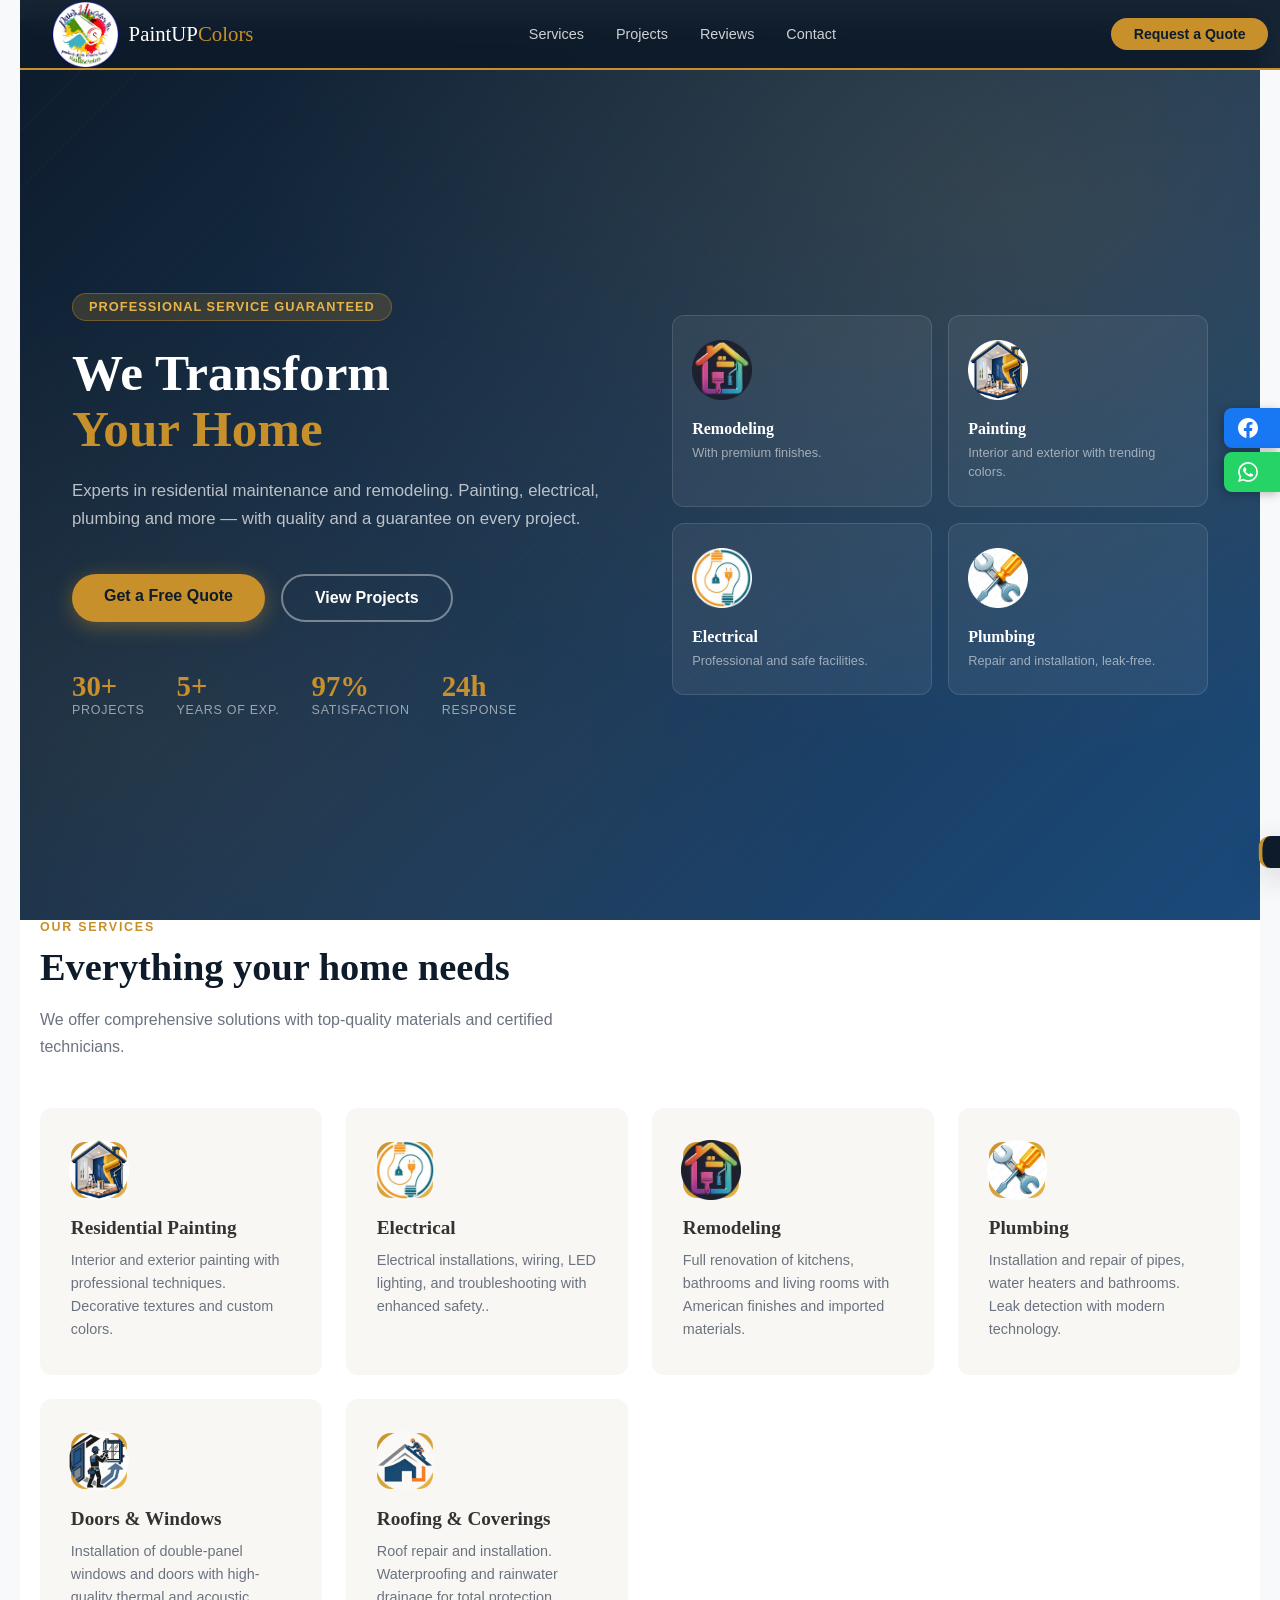
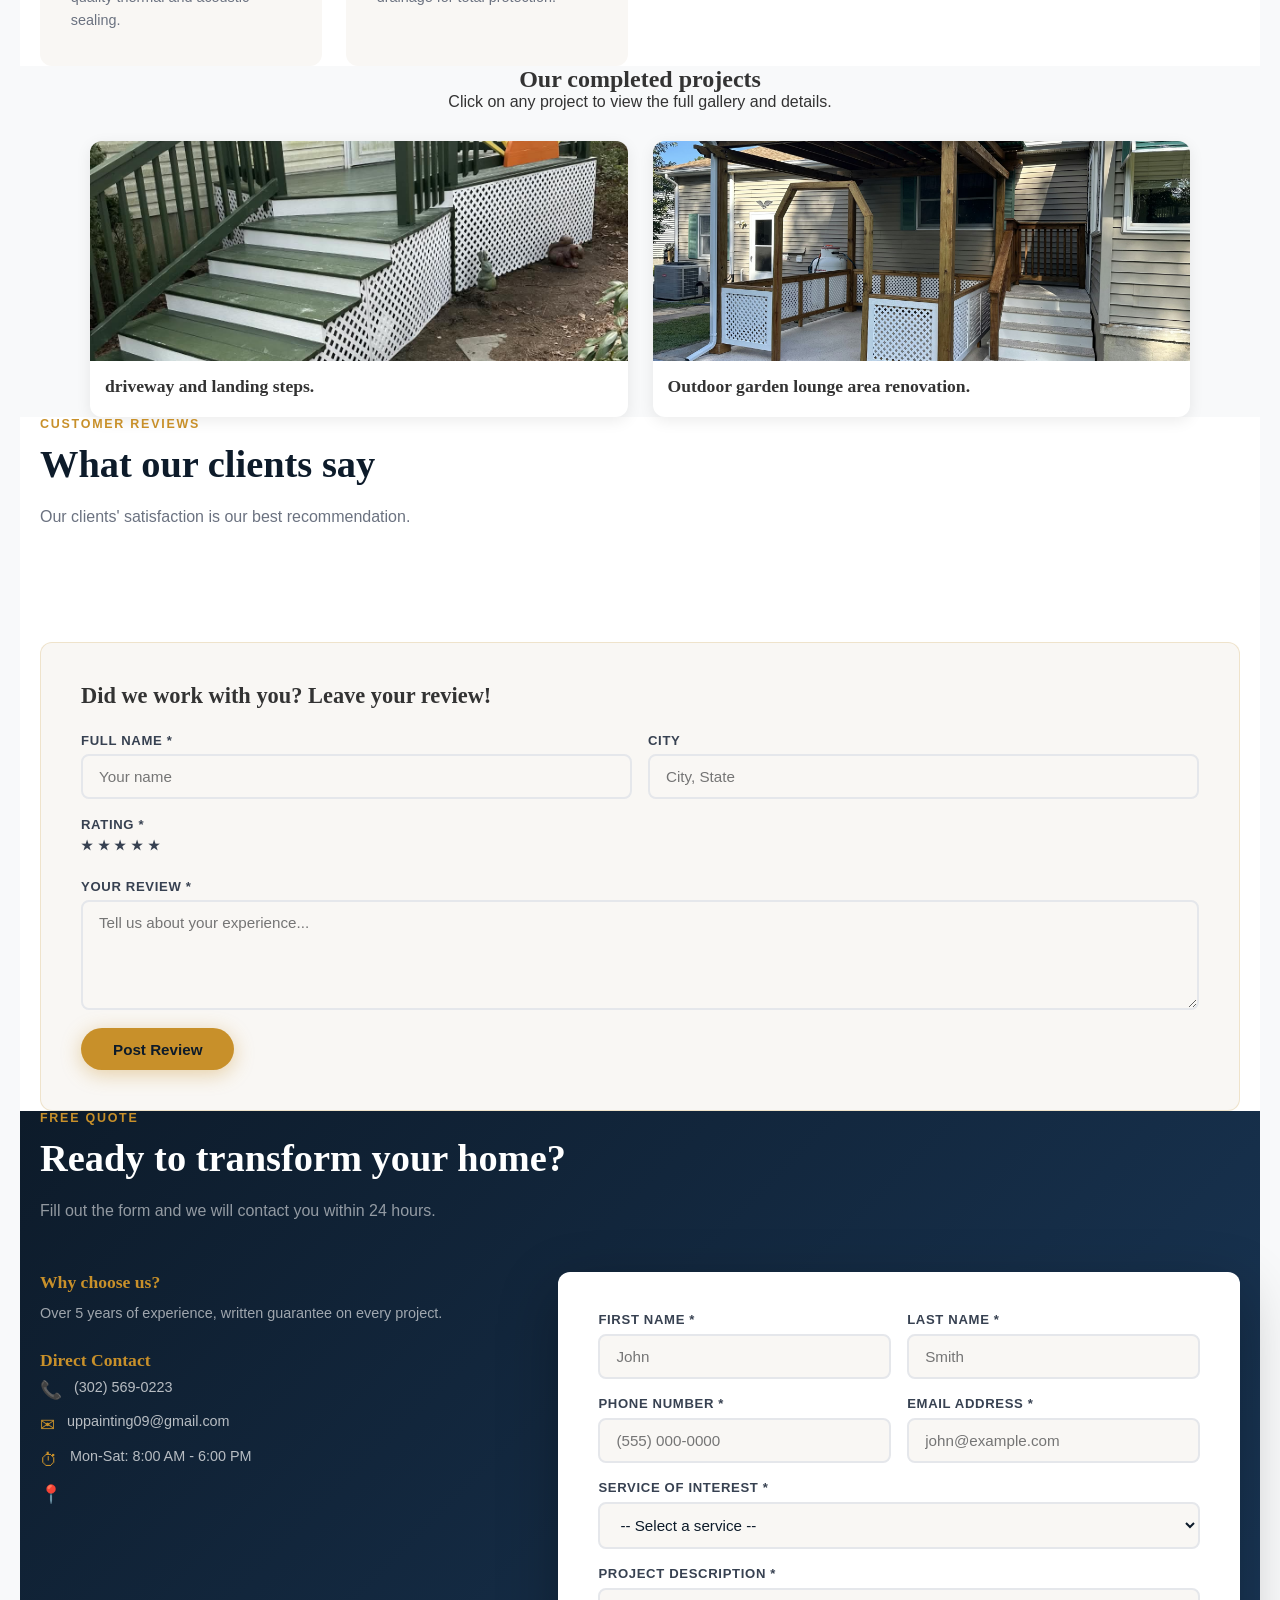
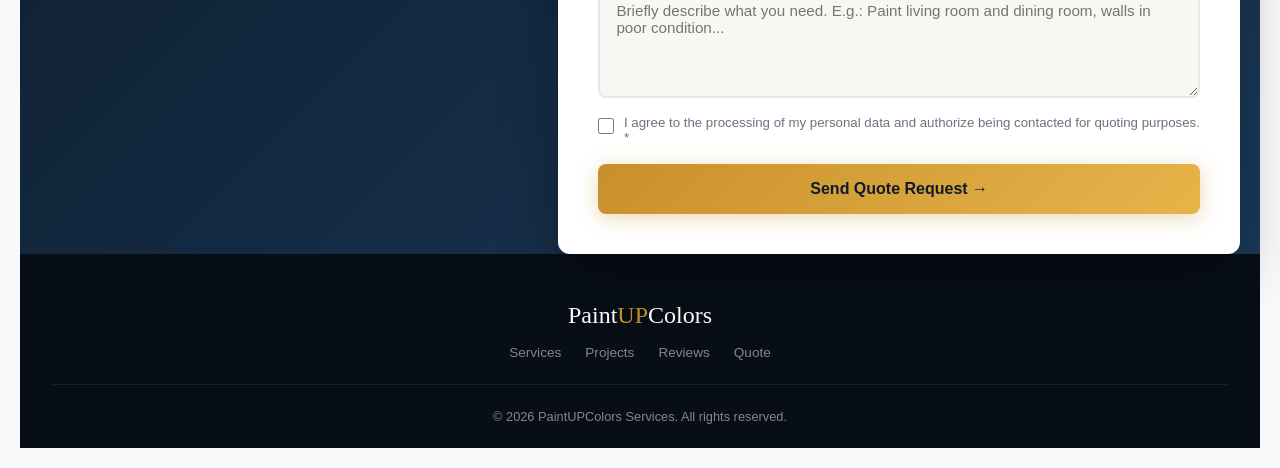
==== public/index.html @ 4dc866a1 "Ajuste a carrucel" ====
<!DOCTYPE html>
<html lang="en">
<head>
  <meta charset="UTF-8"/>
  <meta name="viewport" content="width=device-width, initial-scale=1.0"/>
  <title>pruebasPaintUPColorsllc</title>

  <!-- ============================================================
    SECURITY HEADERS (via <meta> tags)
    Note: For maximum protection, also add these as HTTP headers
    in your server config (Apache .htaccess, Nginx, Cloudflare, etc.)
  ============================================================ -->

  <!-- Content Security Policy: only allow resources from your own domain + trusted CDNs -->
  <meta http-equiv="Content-Security-Policy"
        content="default-src 'self';
                 script-src 'self' 'unsafe-inline' https://www.google.com https://www.gstatic.com https://web3forms.com https://hcaptcha.com https://*.hcaptcha.com;
                 style-src 'self' 'unsafe-inline' https://fonts.googleapis.com https://hcaptcha.com https://*.hcaptcha.com;
                 font-src 'self' https://fonts.gstatic.com;
                 img-src 'self' data: https:;
                 connect-src 'self' https://api.web3forms.com https://hcaptcha.com https://*.hcaptcha.com;
                 frame-src https://www.google.com https://hcaptcha.com https://*.hcaptcha.com;
                 object-src 'none';
                 base-uri 'self';
                 form-action 'self' https://api.web3forms.com;">

  <!-- Prevents browsers from guessing (sniffing) content types -->
  <meta http-equiv="X-Content-Type-Options" content="nosniff"/>

  <!-- Prevents your site from being embedded in iframes (clickjacking protection) -->
  <meta http-equiv="X-Frame-Options" content="DENY"/>

  <!-- Controls how much referrer info is sent when navigating away -->
  <meta name="referrer" content="strict-origin-when-cross-origin"/>

  <!-- Disables browser features not needed by this site -->
  <meta http-equiv="Permissions-Policy"
        content="geolocation=(), microphone=(), camera=(), payment=()"/>
		
  <link rel="icon" type="image/x-icon" href="logoPaint.ico">
  <link rel="preconnect" href="https://fonts.googleapis.com"/>
  <link href="https://fonts.googleapis.com/css2?family=Playfair+Display:wght@700;900&family=DM+Sans:wght@300;400;500;600&display=swap" rel="stylesheet"/>
  <link rel="stylesheet" href="./css/style.css">
</head>
<body>

<!-- NAV -->
<nav>
  <div class="nlogo">
    <img src="./img/logoPaint.png" alt="PaintUPColors Logo" style="width: 67px; height: auto;"/>
    <span class="nlogo-t">PaintUP<span class="nlogo-a">Colors</span></span>
  </div>
  <ul class="nlinks">
    <li><a href="#services">Services</a></li>
    <li><a href="#projects">Projects</a></li>
    <li><a href="#reviews">Reviews</a></li>
    <li><a href="#quote">Contact</a></li>
  </ul>
  <a href="#quote" class="ncta">Request a Quote</a>
  <div class="ham" onclick="document.getElementById('mn').classList.toggle('open')" aria-label="Menu">
    <span></span><span></span><span></span>
  </div>
</nav>
<div class="mnav" id="mn">
  <a href="#services" onclick="document.getElementById('mn').classList.remove('open')">Services</a>
  <a href="#projects" onclick="document.getElementById('mn').classList.remove('open')">Projects</a>
  <a href="#reviews"  onclick="document.getElementById('mn').classList.remove('open')">Reviews</a>
  <a href="#quote"    onclick="document.getElementById('mn').classList.remove('open')">Quote</a>
</div>

<!-- HERO -->
<section id="hero">
  <div class="hi">
    <div>
      <span class="hbadge">Professional Service Guaranteed</span>
      <h1 class="htitle">We Transform<span class="haccent">Your Home</span></h1>
      <p class="hsub">Experts in residential maintenance and remodeling. Painting, electrical, plumbing and more — with quality and a guarantee on every project.</p>
      <div class="hbtns">
        <a href="#quote" class="btn1">Get a Free Quote</a>
        <a href="#projects" class="btn2">View Projects</a>
      </div>
      <div class="hstats">
        <div><div class="snum">30+</div><div class="slbl">Projects</div></div>
        <div><div class="snum">5+</div><div class="slbl">Years of exp.</div></div>
        <div><div class="snum">97%</div><div class="slbl">Satisfaction</div></div>
        <div><div class="snum">24h</div><div class="slbl">Response</div></div>
      </div>
    </div>
    <div class="hcards">
      <div class="hcard"><div class="hcicon">
		<img src="./img/remodelacion.png" alt="remodelacion" style="width: 60px; height: auto;"/>
	</div><h4>Remodeling</h4><p>With premium finishes.</p></div>
      <div class="hcard"><div class="hcicon">
		<img src="./img/painting.png" alt="remodelacion" style="width: 60px; height: auto;"/>
	  </div><h4>Painting</h4><p>Interior and exterior with trending colors.</p></div>
      <div class="hcard"><div class="hcicon">
		<img src="./img/electrical.png" alt="painting" style="width: 60px; height: auto;"/>
	  </div><h4>Electrical</h4><p>Professional and safe facilities.</p></div>
      <div class="hcard"><div class="hcicon">
		<img src="./img/reparacion.png" alt="Electrical" style="width: 60px; height: auto;"/>
	  </div><h4>Plumbing</h4><p>Repair and installation, leak-free.</p></div>
    </div>
  </div>
</section>

<!-- SERVICES -->
<section id="services">
  <div class="cnt">
    <p class="slabel reveal">Our Services</p>
    <h2 class="stitle reveal">Everything your home needs</h2>
    <p class="ssub reveal">We offer comprehensive solutions with top-quality materials and certified technicians.</p>
    <div class="sgrid">
      <div class="scard reveal"><div class="sicon">
		<img src="./img/painting.png" alt="remodelacion" style="width: 60px; height: auto;"/>
	  </div><h3>Residential Painting</h3><p>Interior and exterior painting with professional techniques. Decorative textures and custom colors.</p></div>
      <div class="scard reveal"><div class="sicon">
		<img src="./img/electrical.png" alt="painting" style="width: 60px; height: auto;"/>
	  </div><h3>Electrical</h3><p>Electrical installations, wiring, LED lighting, and troubleshooting with enhanced safety..</p></div>
      <div class="scard reveal"><div class="sicon">
		<img src="./img/remodelacion.png" alt="remodelacion" style="width: 60px; height: auto;"/>
	  </div><h3>Remodeling</h3><p>Full renovation of kitchens, bathrooms and living rooms with American finishes and imported materials.</p></div>
      <div class="scard reveal"><div class="sicon">
		<img src="./img/reparacion.png" alt="Electrical" style="width: 60px; height: auto;"/>
	  </div><h3>Plumbing</h3><p>Installation and repair of pipes, water heaters and bathrooms. Leak detection with modern technology.</p></div>
      <div class="scard reveal"><div class="sicon">
		<img src="./img/ventanas.png" alt="Windows" style="width: 60px; height: auto;"/>
	  </div><h3>Doors &amp; Windows</h3><p>Installation of double-panel windows and doors with high-quality thermal and acoustic sealing.</p></div>
      <div class="scard reveal"><div class="sicon">
		<img src="./img/techos.png" alt="techos" style="width: 60px; height: auto;"/>
	  </div><h3>Roofing &amp; Coverings</h3><p>Roof repair and installation. Waterproofing and rainwater drainage for total protection.</p></div>
    </div>
  </div>
</section>




  <section class="portfolio-section">
    <h2>Our completed projects</h2>
    <p>Click on any project to view the full gallery and details.</p>

    <!-- Contenedor principal de proyectos -->
    <div class="portfolio-grid">

      <!-- Proyecto 1 -->
      <div class="project-card" 
           data-title="Proyecto 1" 
           data-description="Changes were made to the parking area, and the main entrance of the house was remodeled."
		   
        data-images="./img/proyecto1/imagen1.jpeg,./img/proyecto1/imagen3.jpeg,./img/proyecto1/imagen5.jpeg,./img/proyecto1/imagen6.jpeg,./img/proyecto1/imagen7.jpeg,./img/proyecto1/imagen8.jpeg,./img/proyecto1/imagen4.jpeg">
		   
        <div class="card-image">
          <img src="./img/proyecto1/imagen9.jpeg" alt="Proyecto 1">
          <div class="overlay">
		  
	    <span>Ver Proyecto Completo</span>
          </div>
        </div>
        <div class="card-info">
          <h3>driveway and landing steps.</h3>
          <!--<p>Changes were made to the parking area, and the main entrance of the house was remodeled.</p>-->
        </div>
      </div>

      <!-- Proyecto 2 -->
     
	  <div class="project-card" 
           data-title="Proyecto 2" 
           data-description="Outdoor garden lounge area renovation."
		   
        data-images="./img/proyectTwo/imagen5.jpeg,./img/proyectTwo/imagen6.jpeg,./img/proyectTwo/imagen7.jpeg,./img/proyectTwo/imagen8.jpeg,./img/proyectTwo/imagen10.jpeg">
		   
        <div class="card-image">
          <img src="./img/proyectTwo/imagen7.jpeg" alt="Proyecto 2">
          <div class="overlay">
		  
	    <span>Ver Proyecto Completo</span>
          </div>
        </div>
        <div class="card-info">
          <h3>Outdoor garden lounge area renovation.</h3>
          <!--<p>Changes were made to the parking area, and the main entrance of the house was remodeled.</p>-->
        </div>
      </div>

    </div>
  </section>

  <!-- Ventana Modal (Se abre al hacer clic en un proyecto) -->
  <div id="projectModal" class="modal">
    <div class="modal-content">
      <span class="close-btn">&times;</span>
      <h2 id="modalTitle">Título del Proyecto</h2>
      <p id="modalDescription">Descripción del trabajo realizado...</p>
      
      <!-- Galería interna del proyecto seleccionado -->
      <div class="modal-gallery" id="modalGallery">
        <!-- Aquí JavaScript insertará las fotos del proyecto -->
      </div>
    </div>
  </div>

<!-- CAROUSEL--> 
<!--<section id="projects">
  <div class="cnt">
    <p class="slabel reveal">Completed Projects</p>
    <h2 class="stitle reveal">Our work speaks for itself</h2>
    <p class="ssub reveal">Every project is unique. Here are some of our most recent completed works.</p>
    <div class="cwrap reveal">
      <button class="cbtn prev" id="btnP" aria-label="Previous">&#8592;</button>
      <div class="couter">
        <div class="ctrack" id="ctr">
          <!-- Slide 1 
          <div class="svis sv1">
            <div class="sinner" id="si1">
              <div class="sframe" style="background-image: url('./img/proyectTwo/imagen1.jpeg')"></div>
              <div class="sframe" style="background-image: url('./img/proyectTwo/imagen3.jpeg')"></div>
              <div class="sframe" style="background-image: url('./img/proyectTwo/imagen4.jpeg')"></div>
            </div>
            <div class="sph"><div class="sphi"></div><h3>Renovated Living Room</h3><p></p></div>
          </div>

          <!-- Slide 2 
          <div class="svis sv2">
            <div class="sinner" id="si2">
              <div class="sframe" style="background-image: url('./img/proyectOne/imagen2.jpeg')"></div>
              <div class="sframe" style="background-image: url('./img/proyectOne/imagen6.jpeg')"></div>
              <div class="sframe" style="background-image: url('./img/proyectOne/imagen10.jpeg')"></div>
            </div>
            <div class="sph"><div class="sphi"></div><h3>American Kitchen</h3><p></p></div>
          </div>

          <!-- Slide 3 
          <div class="svis sv3">
            <div class="sinner" id="si3">
              <div class="sframe" style="background-image: url('./img/proyectOne/imagen3.jpeg')"></div>
              <div class="sframe" style="background-image: url('./img/proyectOne/imagen7.jpeg')"></div>
              <div class="sframe" style="background-image: url('./img/proyectOne/imagen11.jpeg')"></div>
            </div>
            <div class="sph"><div class="sphi"></div><h3>Electrical Panel</h3><p></p></div>
          </div>

          <!-- Slide 4 
          <div class="svis sv4">
            <div class="sinner" id="si4">
              <div class="sframe" style="background-image: url('./img/proyectOne/imagen4.jpeg')"></div>
              <div class="sframe" style="background-image: url('./img/proyectOne/imagen8.jpeg')"></div>
              <div class="sframe" style="background-image: url('./img/proyectOne/imagen12.jpeg')"></div>
            </div>
            <!--<div class="sph"><div class="sphi"></div><h3>Master Bathroom</h3><p>San Antonio, TX</p></div>
          </div>
        </div>
      </div>
      <button class="cbtn next" id="btnN" aria-label="Next">&#8594;</button>
    </div>
    <div class="cdots" id="cdots"></div>
  </div>
</section>
-->

<!-- REVIEWS -->
<section id="reviews">
  <div class="cnt">
    <p class="slabel reveal">Customer Reviews</p>
    <h2 class="stitle reveal">What our clients say</h2>
    <p class="ssub reveal">Our clients' satisfaction is our best recommendation.</p>
    <div class="rgrid" id="rGrid">
      
    </div>
    <div class="addrev reveal">
      <h3>Did we work with you? Leave your review!</h3>
      <!-- Review form: sanitized with JS before display (see script below) -->
      <form id="revForm" novalidate>
        <div class="rfrow">
          <div class="fg">
            <label for="rNm">Full name *</label>
            <input type="text" id="rNm" placeholder="Your name" autocomplete="name" maxlength="80"/>
            <span class="emsg" id="rNmE">Please enter your name.</span>
          </div>
          <div class="fg">
            <label for="rCt">City</label>
            <input type="text" id="rCt" placeholder="City, State" maxlength="60"/>
          </div>
        </div>
        <div class="fg">
          <label>Rating *</label>
          <div class="srate">
            <input type="radio" name="rat" id="s5" value="5"/><label for="s5">&#9733;</label>
            <input type="radio" name="rat" id="s4" value="4"/><label for="s4">&#9733;</label>
            <input type="radio" name="rat" id="s3" value="3"/><label for="s3">&#9733;</label>
            <input type="radio" name="rat" id="s2" value="2"/><label for="s2">&#9733;</label>
            <input type="radio" name="rat" id="s1" value="1"/><label for="s1">&#9733;</label>
          </div>
          <span class="emsg" id="rRtE">Please select a rating.</span>
        </div>
        <div class="fg">
          <label for="rTx">Your review *</label>
          <textarea id="rTx" rows="3" placeholder="Tell us about your experience..." maxlength="600"></textarea>
          <span class="emsg" id="rTxE">Please write your review (minimum 20 characters).</span>
        </div>
        <button type="submit" class="btn1" style="border:none;cursor:pointer;padding:.8rem 2rem;font-family:inherit;font-size:.95rem;border-radius:50px;">Post Review</button>
      </form>
    </div>
  </div>
</section>

<!-- QUOTE -->
<section id="quote">
  <div class="cnt">
    <p class="slabel reveal">Free Quote</p>
    <h2 class="stitle reveal">Ready to transform your home?</h2>
    <p class="ssub reveal">Fill out the form and we will contact you within 24 hours.</p>
    <div class="qgrid">
      <div class="qinfo reveal">
        <h3>Why choose us?</h3>
        <p>Over 5 years of experience, written guarantee on every project.</p>
        <h3>Direct Contact</h3>
        <div class="ci"><span class="ico">&#128222;</span><span>(302) 569-0223</span></div>
        <!-- Email obfuscated to prevent scraping by bots -->
        <div class="ci"><span class="ico">&#9993;</span><span id="contactEmail"></span></div>
        <div class="ci"><span class="ico">&#9201;</span><span>Mon-Sat: 8:00 AM - 6:00 PM</span></div>
        <div class="ci"><span class="ico">&#128205;</span><span></span></div>
      </div>
      <div class="reveal">
        <div class="fcard">
          <form id="qForm" novalidate autocomplete="on">
            <input type="hidden" name="access_key" value="3f475c43-5373-4c9e-8852-2e48e2577eed"/>
            <input type="hidden" name="subject" value="New Quote Request - PaintUPColors"/>
            <input type="hidden" name="from_name" value="PaintUPColors Web"/>
            <!-- Honeypot field: bots fill this, humans don't see it -->
            <input type="checkbox" name="botcheck" style="display:none;" tabindex="-1" autocomplete="off"/>
            <div class="frow">
              <div class="fg">
                <label for="qFn">First Name *</label>
                <input type="text" id="qFn" name="firstName" placeholder="John" autocomplete="given-name" maxlength="50"/>
                <span class="emsg" id="qFnE">Please enter your first name.</span>
              </div>
              <div class="fg">
                <label for="qLn">Last Name *</label>
                <input type="text" id="qLn" name="lastName" placeholder="Smith" autocomplete="family-name" maxlength="50"/>
                <span class="emsg" id="qLnE">Please enter your last name.</span>
              </div>
            </div>
            <div class="frow">
              <div class="fg">
                <label for="qPh">Phone Number *</label>
                <input type="tel" id="qPh" name="phone" placeholder="(555) 000-0000" autocomplete="tel" maxlength="20"/>
                <span class="emsg" id="qPhE">Please enter a valid phone number.</span>
              </div>
              <div class="fg">
                <label for="qEm">Email Address *</label>
                <input type="email" id="qEm" name="email" placeholder="john@example.com" autocomplete="email" maxlength="100"/>
                <span class="emsg" id="qEmE">Please enter a valid email address.</span>
              </div>
            </div>
            <div class="fg">
              <label for="qSv">Service of Interest *</label>
              <select id="qSv" name="service">
                <option value="">-- Select a service --</option>
                <option value="Interior/Exterior Painting">Interior / Exterior Painting</option>
                <option value="Electrical">Electrical</option>
                <option value="Home Remodeling">Home Remodeling</option>
                <option value="Plumbing">Plumbing</option>
                <option value="Roofing and Coverings">Roofing &amp; Coverings</option>
                <option value="Doors and Windows">Doors &amp; Windows</option>
                <option value="Multiple Services">Multiple Services</option>
              </select>
              <span class="emsg" id="qSvE">Please select a service.</span>
            </div>
            <div class="fg">
              <label for="qDs">Project Description *</label>
              <textarea id="qDs" name="description" placeholder="Briefly describe what you need. E.g.: Paint living room and dining room, walls in poor condition..." maxlength="1000"></textarea>
              <span class="emsg" id="qDsE">Minimum 20 characters required.</span>
            </div>
            <div class="fchk">
              <input type="checkbox" id="qPv"/>
              <label for="qPv">I agree to the processing of my personal data and authorize being contacted for quoting purposes. *</label>
            </div>
            <span class="emsg" id="qPvE" style="margin-bottom:.8rem;">You must agree to continue.</span>
            <!-- hCaptcha (integracion oficial de Web3Forms, sin keys propias) -->
            <div class="h-captcha" data-captcha="true" data-lang="en" style="margin-bottom:.8rem;"></div>
            <span class="emsg" id="qCpE" style="margin-bottom:.8rem;">Please complete the captcha.</span>
            <button type="submit" class="subbtn" id="qSub">Send Quote Request &#8594;</button>
          </form>
          <div class="fsuc" id="qSuc">
            <div class="fsicon">&#9989;</div>
            <h3>Request Sent!</h3>
            <p>Thank you. We will contact you within 24 business hours to coordinate your quote.</p>
          </div>
        </div>
      </div>
    </div>
  </div>
</section>

<!-- FOOTER -->
<footer>
  <div class="flogo">Paint<span class="fac">UP</span>Colors</div>
  <div class="flinks">
    <a href="#services">Services</a>
    <a href="#projects">Projects</a>
    <a href="#reviews">Reviews</a>
    <a href="#quote">Quote</a>
  </div>
  <hr class="fdiv"/>
  <p class="fcp">&copy; 2026 PaintUPColors Services. All rights reserved.</p>
</footer>

<!-- SOCIAL FLOAT -->
<div class="sfloat">
  <a href="https://www.facebook.com/share/1Ah6spmbsA/" target="_blank" rel="noopener noreferrer" class="sfbtn sffb" aria-label="Facebook">
    <svg viewBox="0 0 24 24" fill="currentColor"><path d="M24 12.073C24 5.405 18.627 0 12 0S0 5.405 0 12.073C0 18.1 4.388 23.094 10.125 24v-8.437H7.078v-3.49h3.047V9.41c0-3.025 1.792-4.697 4.533-4.697 1.312 0 2.686.236 2.686.236v2.97h-1.513c-1.491 0-1.956.93-1.956 1.884v2.25h3.328l-.532 3.49h-2.796V24C19.612 23.094 24 18.1 24 12.073z"/></svg>
    <span>Facebook</span>
  </a>
  <!--<a href="https://www.instagram.com/prohomeservices" target="_blank" rel="noopener noreferrer" class="sfbtn sfig" aria-label="Instagram">
    <svg viewBox="0 0 24 24" fill="currentColor"><path d="M12 2.163c3.204 0 3.584.012 4.85.07 3.252.148 4.771 1.691 4.919 4.919.058 1.265.069 1.645.069 4.849 0 3.205-.012 3.584-.069 4.849-.149 3.225-1.664 4.771-4.919 4.919-1.266.058-1.644.07-4.85.07-3.204 0-3.584-.012-4.849-.07-3.26-.149-4.771-1.699-4.919-4.92-.058-1.265-.07-1.644-.07-4.849 0-3.204.013-3.583.07-4.849.149-3.227 1.664-4.771 4.919-4.919 1.266-.057 1.645-.069 4.849-.069zM12 0C8.741 0 8.333.014 7.053.072 2.695.272.273 2.69.073 7.052.014 8.333 0 8.741 0 12c0 3.259.014 3.668.072 4.948.2 4.358 2.618 6.78 6.98 6.98C8.333 23.986 8.741 24 12 24c3.259 0 3.668-.014 4.948-.072 4.354-.2 6.782-2.618 6.979-6.98.059-1.28.073-1.689.073-4.948 0-3.259-.014-3.667-.072-4.947-.196-4.354-2.617-6.78-6.979-6.98C15.668.014 15.259 0 12 0zm0 5.838a6.162 6.162 0 100 12.324 6.162 6.162 0 000-12.324zM12 16a4 4 0 110-8 4 4 0 010 8zm6.406-11.845a1.44 1.44 0 100 2.881 1.44 1.44 0 000-2.881z"/></svg>
    <span>Instagram</span>
  </a>-->
  <a href="https://wa.me/+13025690223" target="_blank" rel="noopener noreferrer" class="sfbtn sfwa" aria-label="WhatsApp">
    <svg viewBox="0 0 24 24" fill="currentColor"><path d="M17.472 14.382c-.297-.149-1.758-.867-2.03-.967-.273-.099-.471-.148-.67.15-.197.297-.767.966-.94 1.164-.173.199-.347.223-.644.075-.297-.15-1.255-.463-2.39-1.475-.883-.788-1.48-1.761-1.653-2.059-.173-.297-.018-.458.13-.606.134-.133.298-.347.446-.52.149-.174.198-.298.298-.497.099-.198.05-.371-.025-.52-.075-.149-.669-1.612-.916-2.207-.242-.579-.487-.5-.669-.51-.173-.008-.371-.01-.57-.01-.198 0-.52.074-.792.372-.272.297-1.04 1.016-1.04 2.479 0 1.462 1.065 2.875 1.213 3.074.149.198 2.096 3.2 5.077 4.487.709.306 1.262.489 1.694.625.712.227 1.36.195 1.871.118.571-.085 1.758-.719 2.006-1.413.248-.694.248-1.289.173-1.413-.074-.124-.272-.198-.57-.347m-5.421 7.403h-.004a9.87 9.87 0 01-5.031-1.378l-.361-.214-3.741.982.998-3.648-.235-.374a9.86 9.86 0 01-1.51-5.26c.001-5.45 4.436-9.884 9.888-9.884 2.64 0 5.122 1.03 6.988 2.898a9.825 9.825 0 012.893 6.994c-.003 5.45-4.437 9.884-9.885 9.884m8.413-18.297A11.815 11.815 0 0012.05 0C5.495 0 .16 5.335.157 11.892c0 2.096.547 4.142 1.588 5.945L.057 24l6.305-1.654a11.882 11.882 0 005.683 1.448h.005c6.554 0 11.89-5.335 11.893-11.893a11.821 11.821 0 00-3.48-8.413z"/></svg>
    <span>WhatsApp</span>
  </a>
</div>

<!-- Toast notification element required by app.js -->
<div id="toast"></div>

<!-- Email obfuscation: assembled by JS so bots can't scrape it from the HTML -->
<script>
  (function(){
    var el = document.getElementById('contactEmail');
    if (!el) return;
    <!--var e = 'uppainting09' + '@' + 'gmail' + '.' + 'com';-->
	var e = 'uppainting09' + '@' + 'gmail' + '.' + 'com';
    var a = document.createElement('a');
    a.href = 'mailto:' + e;
    a.textContent = e;
    el.appendChild(a);
  })();
</script>

<script src="https://web3forms.com/client/script.js" async defer></script>
<script src="./js/app.js"></script>
</body>
</html>
---- public/css/style.css ----
*,*::before,*::after{box-sizing:border-box;margin:0;padding:0}
:root{
  --navy:#0d1b2a;--steel:#1b3a5c;--gold:#c8902a;--glt:#e8b44a;
  --white:#1E90FF;--gray:#6b7280;--light:#f9f7f4;
  --danger:#dc2626;--success:#16a34a;
  --r:12px;--sh:0 8px 32px rgba(13,27,42,.15)
}
html{scroll-behavior:smooth}
body{font-family:'DM Sans',sans-serif;background:var(--light);color:var(--navy);overflow-x:hidden}
h1,h2,h3,h4{font-family:'Playfair Display',serif}
a{text-decoration:none;color:inherit}

.nlogo-img {
  height: 104px;        /* Adjust height to your liking */
  width: auto;         /* Keeps the original proportions */
  object-fit: contain;
  background: #f1f3f5;
  border-radius: 26px;  /* Optional: slightly rounded corners */
}

/* NAV */
nav{position:fixed;top:0;width:100%;z-index:999;background:rgba(13,27,42,.96);backdrop-filter:blur(12px);
  padding:0 2rem;display:flex;align-items:center;justify-content:space-between;height:70px;
  border-bottom:2px solid var(--gold)}
.nlogo{display:flex;align-items:center;gap:.6rem}
.nlogo-t{font-family:'Playfair Display',serif;font-size:1.3rem;color:#fff}
.nlogo-a{color:var(--gold)}
.nlinks{display:flex;gap:2rem;list-style:none}
.nlinks a{color:rgba(255,255,255,.8);font-size:.9rem;font-weight:500;transition:color .25s}
.nlinks a:hover{color:var(--gold)}
.ncta{background:var(--gold);color:var(--navy);padding:.5rem 1.4rem;border-radius:50px;
  font-weight:600;font-size:.88rem;transition:background .25s,transform .2s}
.ncta:hover{background:var(--glt);transform:translateY(-1px)}
.ham{display:none;flex-direction:column;gap:5px;cursor:pointer}
.ham span{width:24px;height:2px;background:#fff}
.mnav{display:none;position:fixed;top:70px;left:0;right:0;z-index:998;
  background:rgba(13,27,42,.98);padding:1.5rem 2rem;
  flex-direction:column;gap:1.2rem;border-bottom:2px solid var(--gold)}
.mnav.open{display:flex}
.mnav a{color:rgba(255,255,255,.8);font-size:1.05rem;font-weight:500}

/* HERO */
#hero{min-height:100vh;
  background:linear-gradient(135deg,var(--navy) 0%,var(--steel) 60%,#1a4a7a 100%);
  display:flex;align-items:center;position:relative;overflow:hidden;padding-top:70px}
#hero::before{content:'';position:absolute;inset:0;
  background:radial-gradient(ellipse at 80% 20%,rgba(200,144,42,.15) 0%,transparent 55%),
  radial-gradient(ellipse at 10% 80%,rgba(200,144,42,.08) 0%,transparent 45%)}
#hero::after{content:'';position:absolute;inset:0;
  background-image:repeating-linear-gradient(-45deg,transparent,transparent 40px,
  rgba(255,255,255,.015) 40px,rgba(255,255,255,.015) 41px)}
.hi{position:relative;z-index:1;max-width:1200px;margin:auto;padding:4rem 2rem;
  display:grid;grid-template-columns:1fr 1fr;gap:4rem;align-items:center}
.hbadge{display:inline-flex;align-items:center;gap:.5rem;
  background:rgba(200,144,42,.2);border:1px solid rgba(200,144,42,.4);
  color:var(--glt);font-size:.8rem;font-weight:600;letter-spacing:.08em;
  text-transform:uppercase;padding:.35rem 1rem;border-radius:50px;margin-bottom:1.5rem;
  animation:fadeUp .7s ease both}
.htitle{font-size:clamp(2.4rem,4vw,3.8rem);line-height:1.1;color:#fff;margin-bottom:1.2rem;
  animation:fadeUp .7s .1s ease both}
.haccent{color:var(--gold);display:block}
.hsub{color:rgba(255,255,255,.7);font-size:1.05rem;line-height:1.7;margin-bottom:2.5rem;
  animation:fadeUp .7s .2s ease both}
.hbtns{display:flex;gap:1rem;flex-wrap:wrap;animation:fadeUp .7s .3s ease both}
.btn1{background:var(--gold);color:var(--navy);padding:.85rem 2rem;border-radius:50px;
  font-weight:700;font-size:1rem;transition:background .25s,transform .2s,box-shadow .25s;
  box-shadow:0 4px 20px rgba(200,144,42,.4)}
.btn1:hover{background:var(--glt);transform:translateY(-2px)}
.btn2{border:2px solid rgba(255,255,255,.4);color:#fff;padding:.83rem 2rem;border-radius:50px;
  font-weight:600;font-size:1rem;transition:border-color .25s,background .25s}
.btn2:hover{border-color:var(--gold);background:rgba(200,144,42,.1)}
.hstats{display:flex;gap:2rem;margin-top:3rem;flex-wrap:wrap;animation:fadeUp .7s .4s ease both}
.snum{font-family:'Playfair Display',serif;font-size:1.8rem;color:var(--gold);font-weight:900}
.slbl{font-size:.78rem;color:rgba(255,255,255,.55);text-transform:uppercase;letter-spacing:.06em}
.hcards{display:grid;grid-template-columns:1fr 1fr;gap:1rem;animation:fadeUp .7s .2s ease both}
.hcard{background:rgba(255,255,255,.06);border:1px solid rgba(255,255,255,.12);
  backdrop-filter:blur(8px);border-radius:var(--r);padding:1.5rem 1.2rem;
  transition:background .3s,transform .3s,border-color .3s}
.hcard:hover{background:rgba(200,144,42,.12);border-color:rgba(200,144,42,.4);transform:translateY(-4px)}
.hcicon{font-size:2rem;margin-bottom:.8rem}
.hcard h4{color:#fff;font-size:1rem;margin-bottom:.3rem}
.hcard p{color:rgba(255,255,255,.55);font-size:.8rem;line-height:1.5}

/* COMMON */s
section{padding:6rem 2rem}
.slabel{font-size:.78rem;font-weight:700;letter-spacing:.14em;text-transform:uppercase;
  color:var(--gold);margin-bottom:.6rem}
.stitle{font-size:clamp(1.8rem,3vw,2.8rem);color:var(--navy);line-height:1.2;margin-bottom:1rem}
.ssub{color:var(--gray);font-size:1rem;line-height:1.7;max-width:560px}
.cnt{max-width:1200px;margin:auto}

/* SERVICES */
#services{background:#fff}
.sgrid{display:grid;grid-template-columns:repeat(auto-fit,minmax(260px,1fr));gap:1.5rem;margin-top:3rem}
.scard{background:var(--light);border:2px solid transparent;border-radius:var(--r);
  padding:2rem 1.8rem;transition:border-color .3s,transform .3s,box-shadow .3s;
  position:relative;overflow:hidden}
.scard::after{content:'';position:absolute;bottom:0;left:0;right:0;height:3px;
  background:var(--gold);transform:scaleX(0);transform-origin:left;transition:transform .3s}
.scard:hover{border-color:rgba(200,144,42,.25);transform:translateY(-6px);box-shadow:var(--sh)}
.scard:hover::after{transform:scaleX(1)}
.sicon{width:56px;height:56px;border-radius:14px;
  background:linear-gradient(135deg,var(--gold),var(--glt));
  display:flex;align-items:center;justify-content:center;font-size:1.5rem;margin-bottom:1.2rem}
.scard h3{font-size:1.2rem;margin-bottom:.6rem}
.scard p{color:var(--gray);font-size:.9rem;line-height:1.6}

/* CAROUSEL */
#projects{background:var(--navy);overflow:hidden}
#projects .stitle{color:#fff}
#projects .ssub{color:rgba(255,255,255,.5)}
.cwrap{position:relative;margin-top:3rem;display:flex;align-items:center}
.couter{overflow:hidden;width:100%;border-radius:var(--r)}
.ctrack{display:flex;transition:transform .5s cubic-bezier(.4,0,.2,1)}
.cslide{min-width:100%;position:relative}
.svis {
  width: 100%;
  height: 480px;
  border-radius: var(--r);
  display: flex;
  align-items: center;
  justify-content: center;
  position: relative;
  overflow: hidden;
}

/* Tablet */
@media (max-width: 768px) {
  .svis { height: 320px; }
}

/* Móvil */
@media (max-width: 480px) {
  .svis { height: 220px; }
}

.sinner {
  position: absolute;
  top: 0; left: 0;
  display: flex;
  width: 100%;
  height: 100%;
  transition: transform 0.8s ease-in-out;
}

.sframe {
  min-width: 100%;
  height: 100%;
  background-size: cover;
  background-position: center;
}

/* Fallback de color si la imagen no carga */
.sv1 .sframe { background-color: #2d6a4f; }
.sv2 .sframe { background-color: #1d3461; }
.sv3 .sframe { background-color: #7b2d00; }
.sv4 .sframe { background-color: #4a2c6a; }

.sph{text-align:center}
.sph .sphi{font-size:5rem;opacity:.7;margin-bottom:1rem}
.sph h3{color:rgba(255,255,255,.9);font-size:1.8rem;margin-bottom:.4rem}
.sph p{color:rgba(255,255,255,.55)}
.ccap{position:absolute;bottom:0;left:0;right:0;
  background:linear-gradient(to top,rgba(13,27,42,.85),transparent);
  padding:2rem 2rem 1.5rem;border-radius:0 0 var(--r) var(--r)}
.ctag{display:inline-block;background:var(--gold);color:var(--navy);
  font-size:.72rem;font-weight:700;padding:.2rem .7rem;border-radius:50px;
  text-transform:uppercase;letter-spacing:.06em;margin-bottom:.5rem}
.ccap h3{color:#fff;font-size:1.4rem}
.ccap p{color:rgba(255,255,255,.65);font-size:.9rem}
.cbtn{position:absolute;top:50%;transform:translateY(-50%);
  background:rgba(255,255,255,.12);border:2px solid rgba(255,255,255,.25);
  color:#fff;width:48px;height:48px;border-radius:50%;cursor:pointer;z-index:10;
  transition:background .25s,border-color .25s;
  display:flex;align-items:center;justify-content:center;font-size:1.2rem}
.cbtn:hover{background:var(--gold);border-color:var(--gold);color:var(--navy)}
.cbtn.prev{left:-24px}
.cbtn.next{right:-24px}
.cdots{display:flex;gap:.5rem;justify-content:center;margin-top:1.5rem}
.cdot{width:8px;height:8px;border-radius:50%;background:rgba(255,255,255,.25);
  cursor:pointer;transition:background .25s,width .25s}
.cdot.on{background:var(--gold);width:24px;border-radius:4px}

/* REVIEWS / color de nuestros servicios*/
#reviews{background:#fff}
.rgrid{display:grid;grid-template-columns:repeat(auto-fit,minmax(280px,1fr));gap:1.5rem;margin-top:3rem}
.rcard{background:var(--light);border-radius:var(--r);padding:1.8rem;
  border:1px solid rgba(200,144,42,.12);transition:transform .3s,box-shadow .3s}
.rcard:hover{transform:translateY(-4px);box-shadow:var(--sh)}
.rq{font-size:3rem;color:var(--gold);line-height:1;margin-bottom:.5rem;font-family:Georgia,serif}
.rt{color:#374151;font-size:.95rem;line-height:1.7;margin-bottom:1.2rem;font-style:italic}
.ra{display:flex;align-items:center;gap:.75rem}
.rav{width:44px;height:44px;border-radius:50%;
  background:linear-gradient(135deg,var(--gold),var(--steel));
  display:flex;align-items:center;justify-content:center;
  font-weight:700;color:#fff;font-size:1rem;flex-shrink:0}
.rn{font-weight:600;font-size:.95rem}
.rl{font-size:.78rem;color:var(--gray)}
.stars{color:var(--gold);font-size:.9rem;letter-spacing:.05em;margin-bottom:.3rem}
.addrev{margin-top:4rem;background:var(--light);border-radius:var(--r);
  padding:2.5rem;border:1px solid rgba(200,144,42,.2)}
.addrev h3{font-size:1.4rem;margin-bottom:1.5rem}
.rfrow{display:grid;grid-template-columns:1fr 1fr;gap:1rem}
.srate{display:flex;flex-direction:row-reverse;justify-content:flex-end;gap:.25rem;margin-bottom:.5rem}
.srate input{display:none}
.srate label{font-size:1.8rem;cursor:pointer;color:#d1d5db;transition:color .2s}
.srate:hover label{color:var(--gold)}
.srate label:hover~label{color:#d1d5db}
.srate input:checked~label{color:var(--gold)}

/* QUOTE */
#quote{background:linear-gradient(135deg,var(--navy) 0%,var(--steel) 100%)}
#quote .stitle{color:#fff}
#quote .ssub{color:rgba(255,255,255,.55)}
.qgrid{display:grid;grid-template-columns:1fr 1.5fr;gap:4rem;align-items:start;margin-top:3rem}
.qinfo h3{color:var(--gold);font-size:1.1rem;margin-bottom:.5rem}
.qinfo p{color:rgba(255,255,255,.6);font-size:.9rem;line-height:1.7;margin-bottom:1.5rem}
.ci{display:flex;gap:.75rem;align-items:flex-start;margin-bottom:.75rem}
.ci .ico{color:var(--gold);font-size:1.1rem;margin-top:.1rem}
.ci span{color:rgba(255,255,255,.7);font-size:.9rem}
.fcard{background:#fff;border-radius:var(--r);padding:2.5rem;box-shadow:0 20px 60px rgba(0,0,0,.3)}
.frow{display:grid;grid-template-columns:1fr 1fr;gap:1rem}
.fg{display:flex;flex-direction:column;gap:.4rem;margin-bottom:1.1rem}
.fg label{font-size:.82rem;font-weight:600;color:#374151;text-transform:uppercase;letter-spacing:.05em}
.fg input,.fg select,.fg textarea{
  border:2px solid #e5e7eb;border-radius:8px;padding:.75rem 1rem;
  font-family:inherit;font-size:.95rem;color:var(--navy);
  background:var(--light);transition:border-color .25s,box-shadow .25s;outline:none;width:100%}
.fg input:focus,.fg select:focus,.fg textarea:focus{
  border-color:var(--gold);box-shadow:0 0 0 3px rgba(200,144,42,.15)}
.fg input.ferr,.fg select.ferr,.fg textarea.ferr{border-color:var(--danger)}
.fg input.fok,.fg select.fok,.fg textarea.fok{border-color:var(--success)}
.emsg{font-size:.78rem;color:var(--danger);display:none}
.emsg.on{display:block}
.fg textarea{resize:vertical;min-height:110px}
.fchk{display:flex;align-items:flex-start;gap:.6rem;margin-bottom:1.2rem}
.fchk input{width:16px;height:16px;margin-top:.15rem;accent-color:var(--gold);flex-shrink:0}
.fchk label{font-size:.83rem;color:var(--gray)}
.subbtn{width:100%;padding:1rem;border:none;
  background:linear-gradient(135deg,var(--gold),var(--glt));
  color:var(--navy);font-family:inherit;font-size:1rem;font-weight:700;
  border-radius:8px;cursor:pointer;transition:transform .2s,box-shadow .25s;
  box-shadow:0 4px 20px rgba(200,144,42,.35)}
.subbtn:hover:not(:disabled){transform:translateY(-2px);box-shadow:0 8px 30px rgba(200,144,42,.5)}
.subbtn:disabled{opacity:.65;cursor:not-allowed}
.fsuc{display:none;text-align:center;padding:2rem 1rem}
.fsuc .fsicon{font-size:3.5rem;margin-bottom:1rem}
.fsuc h3{color:var(--success);font-size:1.4rem;margin-bottom:.5rem}
.fsuc p{color:var(--gray);font-size:.9rem}

/* FOOTER */
footer{background:#070e16;color:rgba(255,255,255,.5);padding:3rem 2rem 1.5rem;text-align:center}
.flogo{font-family:'Playfair Display',serif;color:#fff;font-size:1.5rem;margin-bottom:.5rem}
.fac{color:var(--gold)}
.flinks{display:flex;gap:1.5rem;justify-content:center;flex-wrap:wrap;margin:1rem 0}
.flinks a{font-size:.85rem;transition:color .2s}
.flinks a:hover{color:var(--gold)}
.fdiv{border:none;border-top:1px solid rgba(255,255,255,.08);margin:1.5rem 0}
.fcp{font-size:.8rem}

/* SOCIAL FLOAT */
.sfloat{position:fixed;right:0;top:50%;transform:translateY(-50%);z-index:997;
  display:flex;flex-direction:column;gap:4px}
.sfbtn{display:flex;align-items:center;color:#fff;padding:10px 14px;
  border-radius:8px 0 0 8px;font-size:.82rem;font-weight:600;gap:8px;
  transition:padding-right .3s,box-shadow .3s;overflow:hidden;white-space:nowrap;
  box-shadow:-2px 2px 10px rgba(0,0,0,.25)}
.sfbtn svg{width:20px;height:20px;flex-shrink:0}
.sfbtn span{max-width:0;overflow:hidden;transition:max-width .35s,opacity .3s;opacity:0}
.sfbtn:hover span{max-width:100px;opacity:1}
.sfbtn:hover{padding-right:18px;box-shadow:-4px 4px 18px rgba(0,0,0,.35)}
.sffb{background:#1877f2}
.sffb:hover{background:#0d65d9}
.sfig{background:linear-gradient(135deg,#f09433,#e6683c,#dc2743,#cc2366,#bc1888)}
.sfig:hover{filter:brightness(1.1)}
.sfwa{background:#25d366}
.sfwa:hover{background:#1db954}

/* TOAST */
#toast{position:fixed;bottom:2rem;right:2rem;z-index:9999;
  background:var(--navy);color:#fff;padding:1rem 1.5rem;border-radius:var(--r);
  border-left:4px solid var(--gold);box-shadow:var(--sh);
  transform:translateX(120%);transition:transform .4s cubic-bezier(.4,0,.2,1);
  max-width:320px;font-size:.9rem}
#toast.ton{transform:translateX(0)}
#toast.tok{border-color:var(--success)}
#toast.terr{border-color:var(--danger)}

/* ANIMATIONS */
@keyframes fadeUp{from{opacity:0;transform:translateY(24px)}to{opacity:1;transform:translateY(0)}}
.reveal{opacity:0;transform:translateY(30px);transition:opacity .7s ease,transform .7s ease}
.reveal.in{opacity:1;transform:translateY(0)}

/* RESPONSIVE */
@media(max-width:900px){
  .hi{grid-template-columns:1fr;gap:2.5rem}
  .qgrid{grid-template-columns:1fr}
}
@media(max-width:700px){
  .nlinks,.ncta{display:none}
  .ham{display:flex}
  .frow{grid-template-columns:1fr}
  .rfrow{grid-template-columns:1fr}
  .cbtn.prev{left:4px}
  .cbtn.next{right:4px}
  .sfbtn span{display:none}
}


/*galeria de proyectos.*/

/* Estilos Generales */
body {
  font-family: 'Segoe UI', Tahoma, Geneva, Verdana, sans-serif;
  background-color: #f8f9fa;
  margin: 0;
  padding: 20px;
  color: #333;
}

.portfolio-section {
  max-width: 1100px;
  margin: 0 auto;
  text-align: center;
}

/* Grid de Tarjetas */
.portfolio-grid {
  display: grid;
  grid-template-columns: repeat(auto-fit, minmax(280px, 1fr));
  gap: 25px;
  margin-top: 30px;
}

/* Tarjeta individual */
.project-card {
  background: #fff;
  border-radius: 12px;
  overflow: hidden;
  box-shadow: 0 4px 15px rgba(0, 0, 0, 0.08);
  cursor: pointer;
  transition: transform 0.3s ease, box-shadow 0.3s ease;
}

.project-card:hover {
  transform: translateY(-5px);
  box-shadow: 0 8px 25px rgba(0, 0, 0, 0.15);
}

.card-image {
  position: relative;
  width: 100%;
  height: 220px;
  overflow: hidden;
}

.card-image img {
  width: 100%;
  height: 100%;
  object-fit: cover;
  transition: transform 0.4s ease;
}

.project-card:hover .card-image img {
  transform: scale(1.05);
}

/* Capa superior al pasar el cursor (Hover effect) */
.overlay {
  position: absolute;
  top: 0;
  left: 0;
  width: 100%;
  height: 100%;
  background: rgba(0, 0, 0, 0.5);
  color: #fff;
  display: flex;
  align-items: center;
  justify-content: center;
  opacity: 0;
  transition: opacity 0.3s ease;
  font-weight: bold;
}

.project-card:hover .overlay {
  opacity: 1;
}

.card-info {
  padding: 15px;
  text-align: left;
}

.card-info h3 {
  margin: 0 0 5px 0;
  font-size: 1.1rem;
}

.card-info p {
  margin: 0;
  color: #666;
  font-size: 0.9rem;
}

/* Ventana Emergente (Modal) */
.modal {
  display: none;
  position: fixed;
  z-index: 1000;
  left: 0;
  top: 0;
  width: 100%;
  height: 100%;
  background-color: rgba(0, 0, 0, 0.8);
  backdrop-filter: blur(4px);
  justify-content: center;
  align-items: center;
  padding: 20px;
  box-sizing: border-box;
}

.modal-content {
  background-color: #fff;
  border-radius: 12px;
  max-width: 800px;
  width: 100%;
  max-height: 90vh;
  overflow-y: auto;
  padding: 25px;
  position: relative;
  animation: fadeIn 0.3s ease;
}

@keyframes fadeIn {
  from { opacity: 0; transform: translateY(-20px); }
  to { opacity: 1; transform: translateY(0); }
}

.close-btn {
  position: absolute;
  top: 15px;
  right: 20px;
  font-size: 28px;
  font-weight: bold;
  color: #888;
  cursor: pointer;
}

.close-btn:hover {
  color: #000;
}

.modal-gallery {
  display: grid;
  grid-template-columns: repeat(auto-fit, minmax(200px, 1fr));
  gap: 15px;
  margin-top: 20px;
}

.modal-gallery img {
  width: 100%;
  border-radius: 8px;
  object-fit: cover;
  box-shadow: 0 2px 8px rgba(0,0,0,0.1);
}
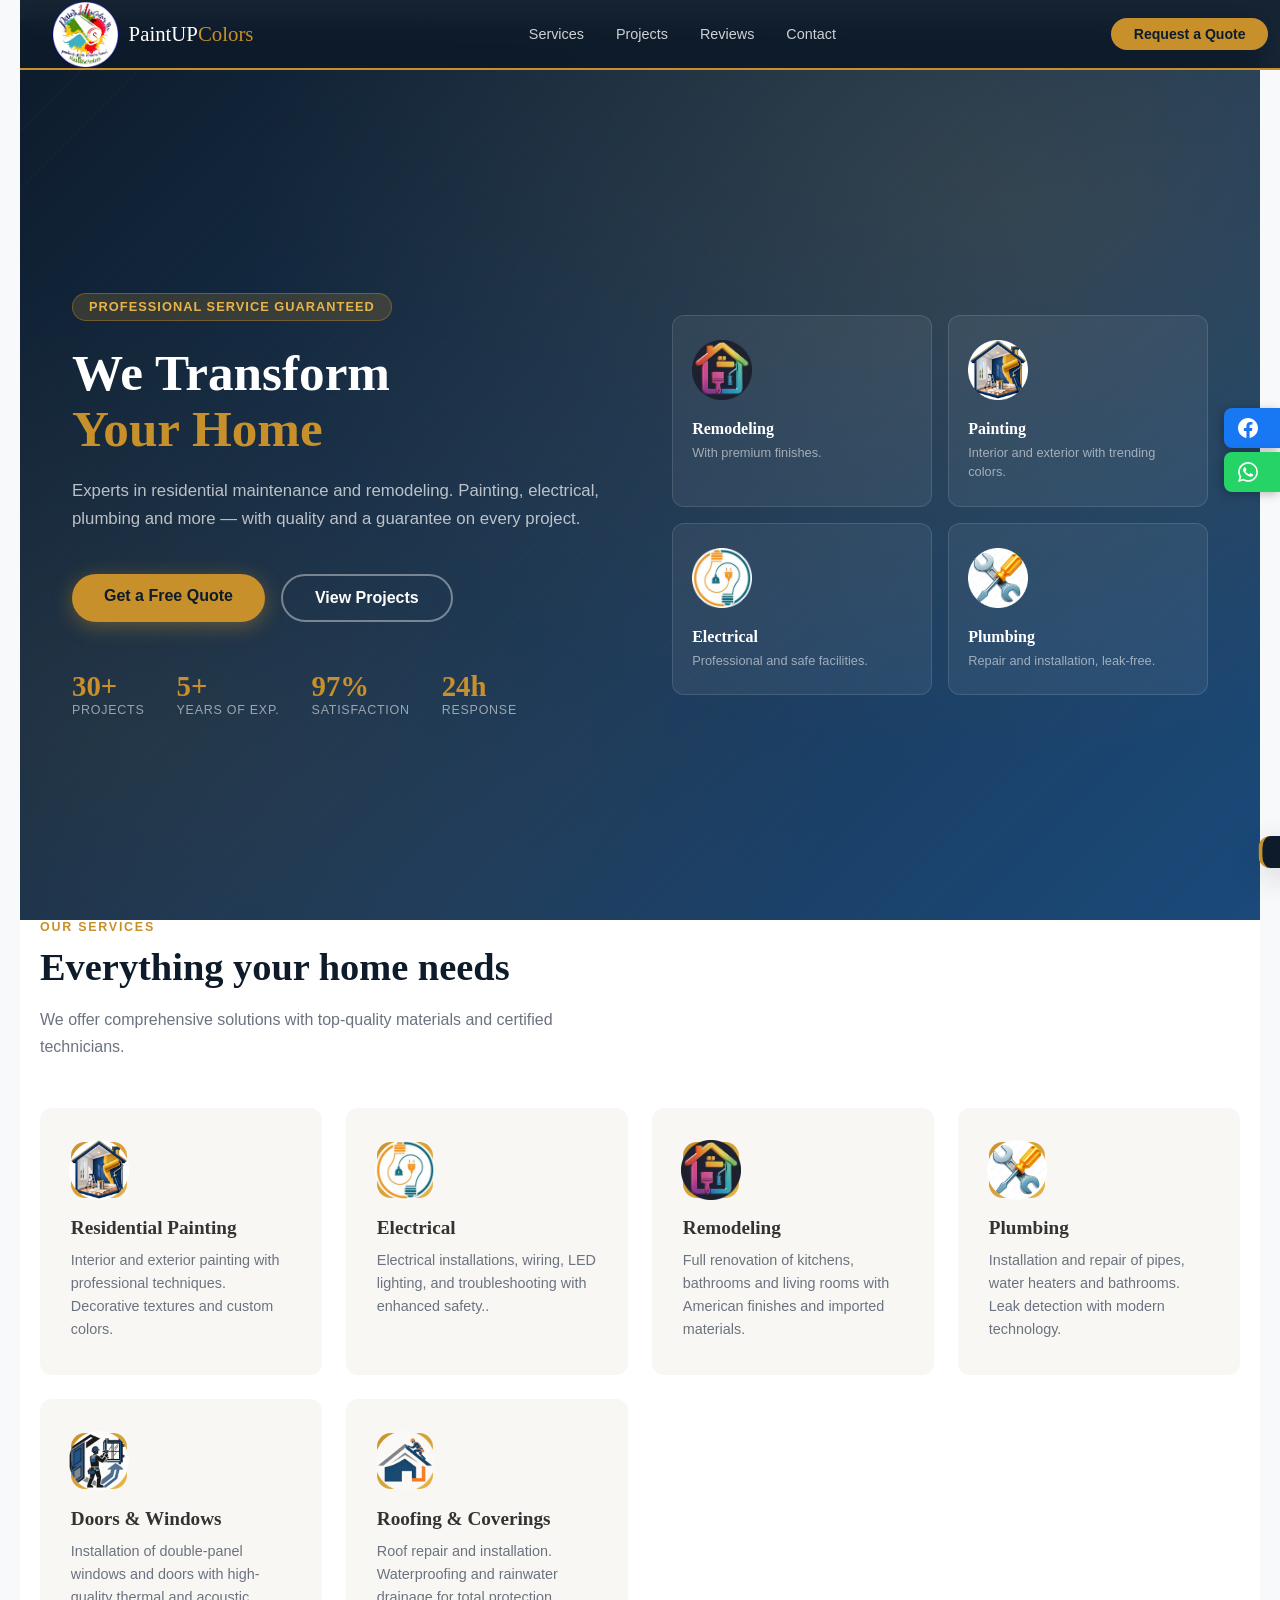
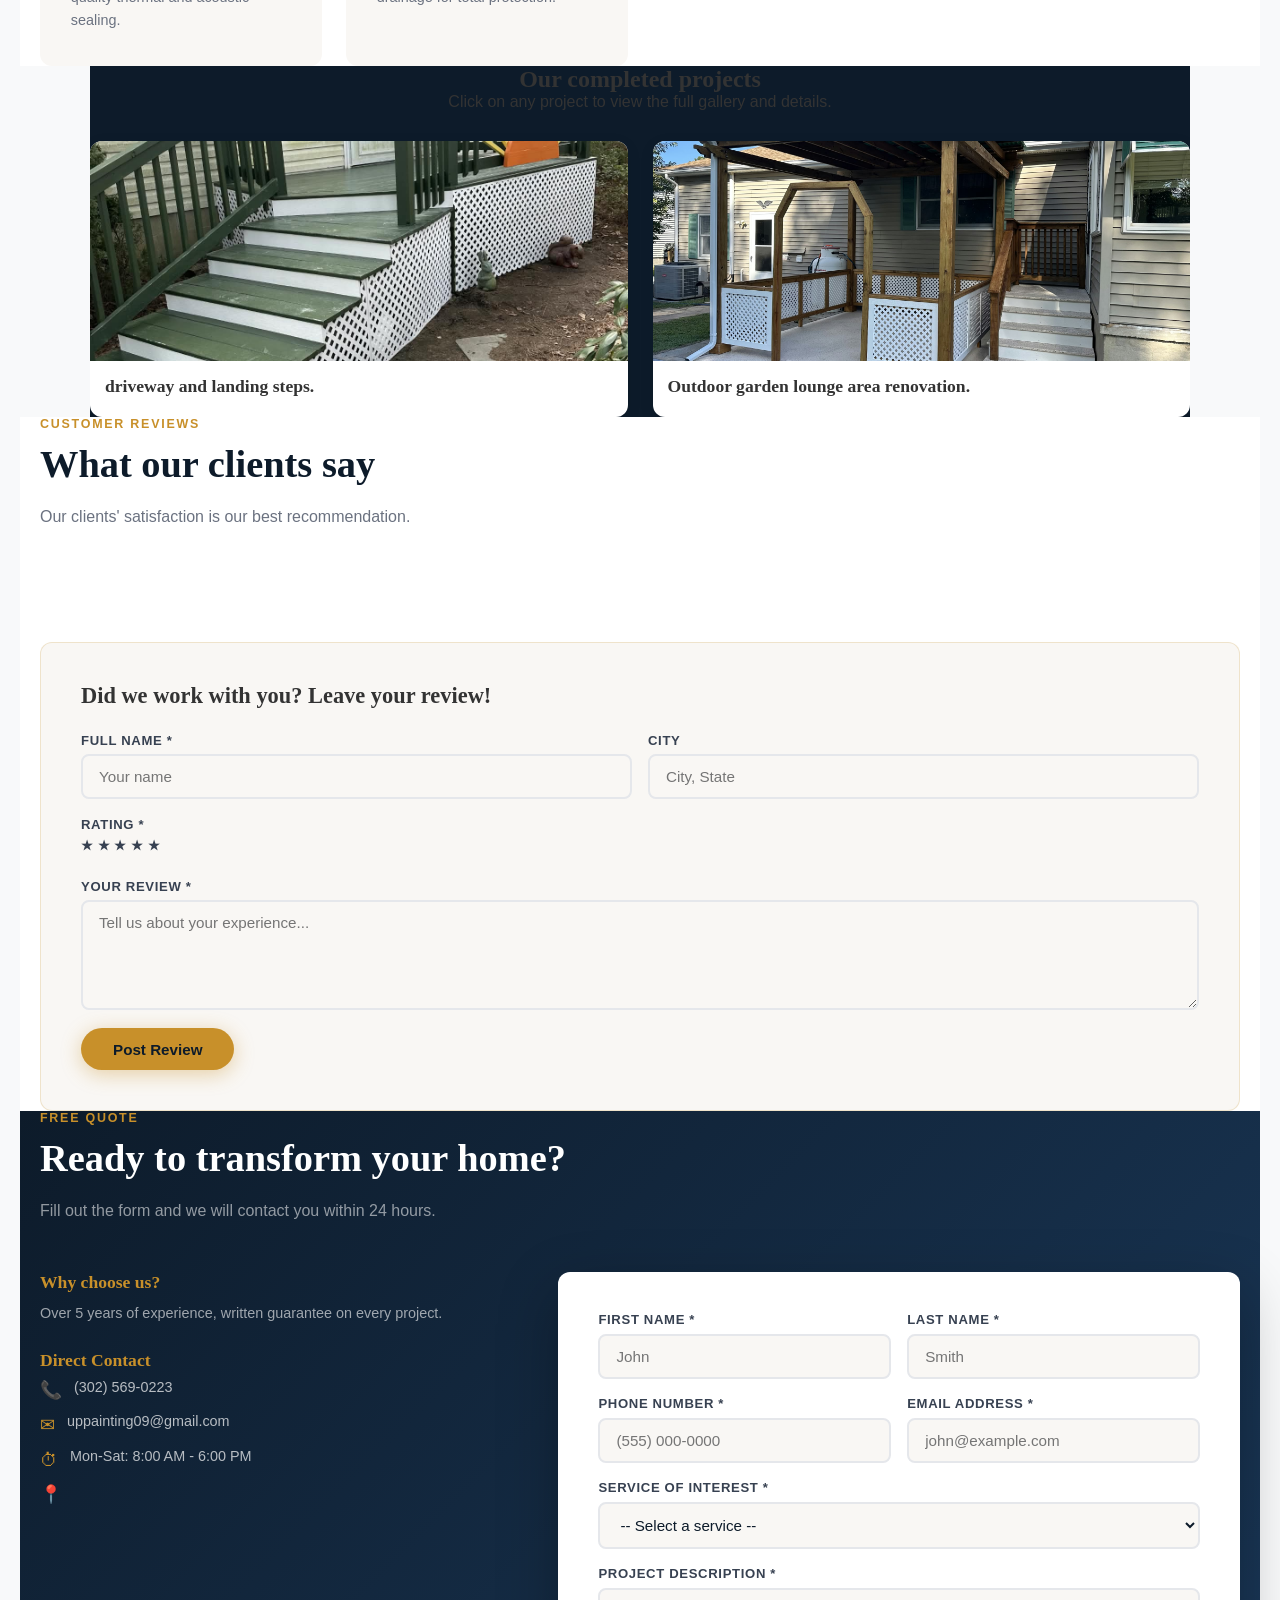
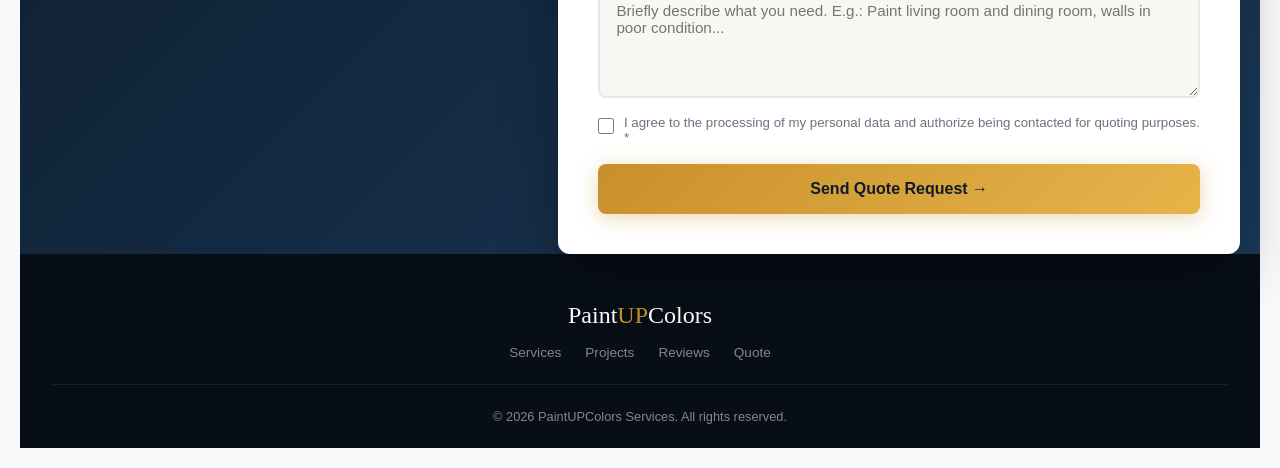
==== commit f5dd3ddf: "Se ajusta index, corrección de boton view proyects" ====
--- a/public/index.html
+++ b/public/index.html
@@ -135,7 +135,7 @@
 
 
 
-  <section class="portfolio-section">
+  <section id="projects" class="portfolio-section">
     <h2>Our completed projects</h2>
     <p>Click on any project to view the full gallery and details.</p>
 
@@ -442,4 +442,4 @@
 <script src="https://web3forms.com/client/script.js" async defer></script>
 <script src="./js/app.js"></script>
 </body>
-</html>+</html>
